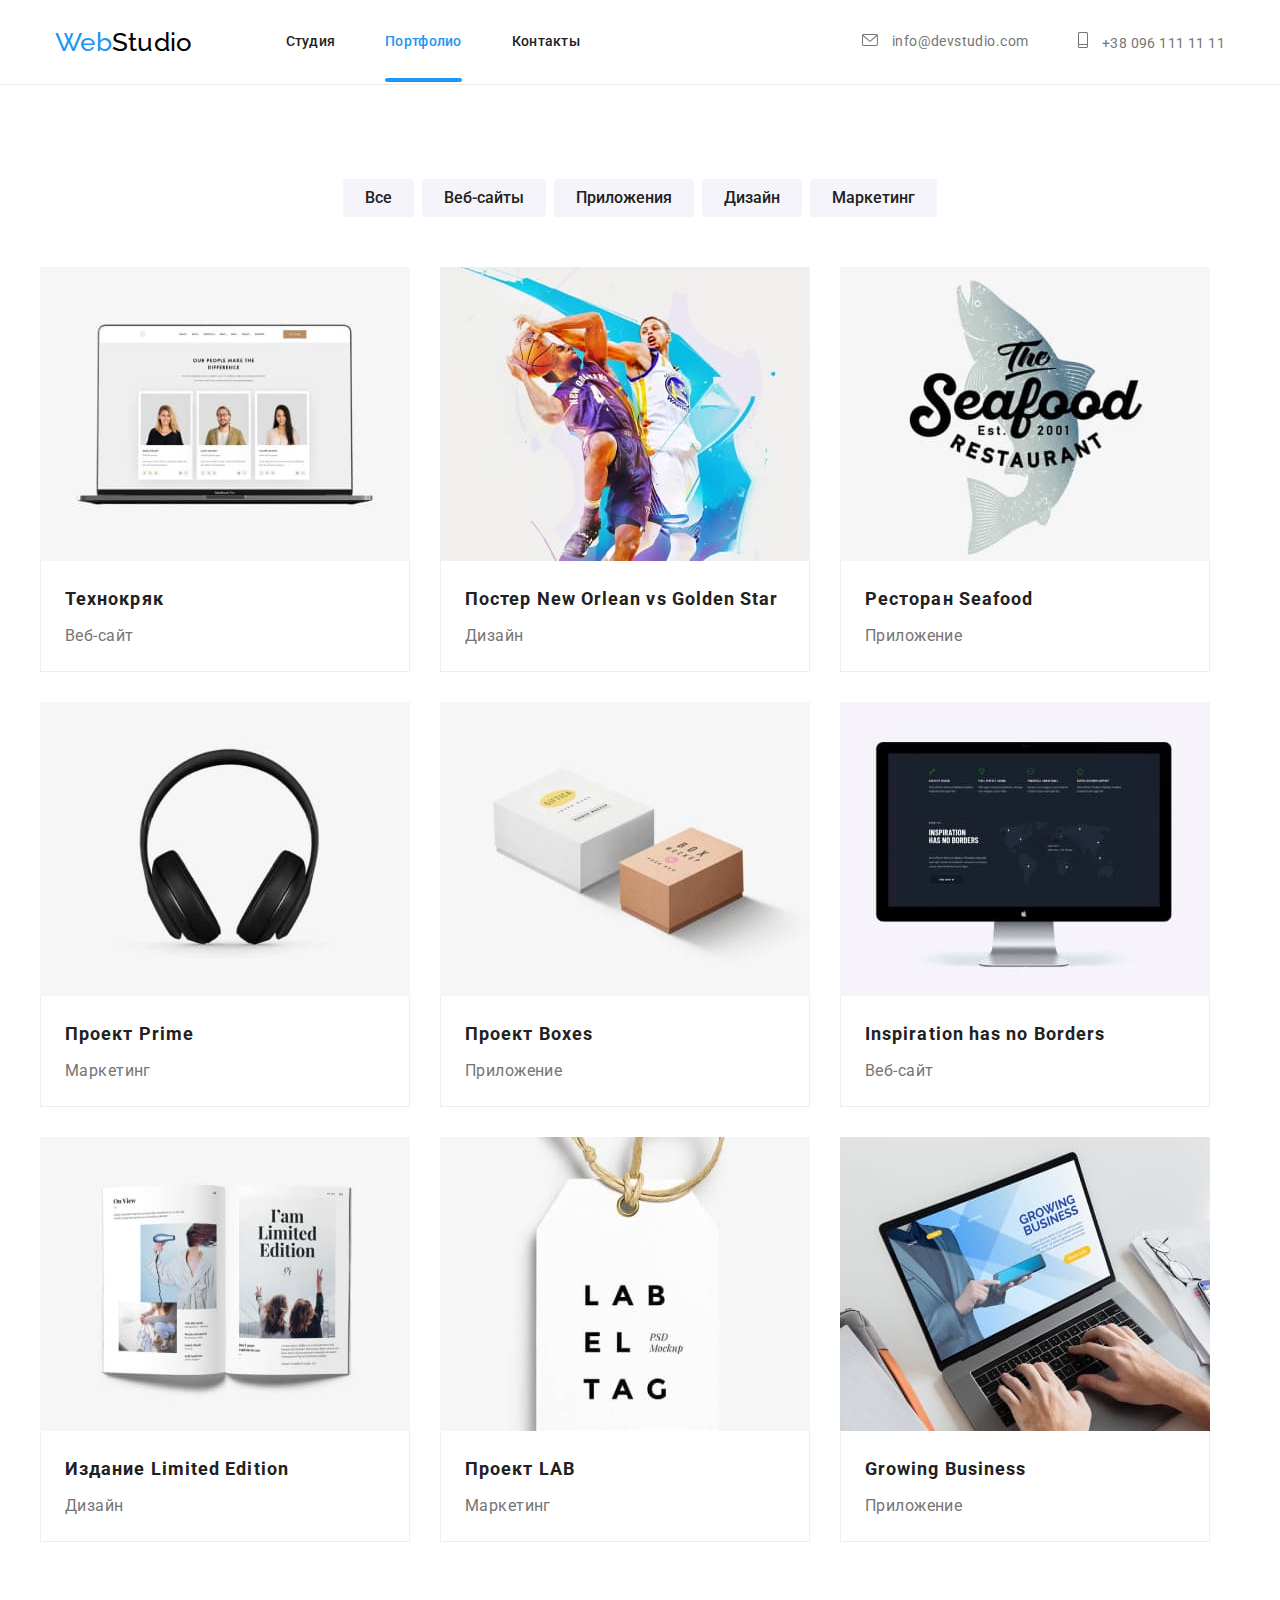
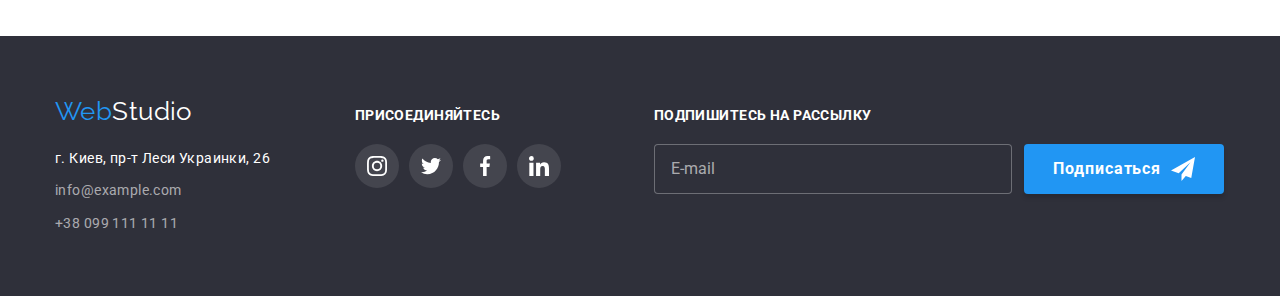
==== portfolio.html @ 9a2d3d7e "add form in footer and modal" ====
<!DOCTYPE html>
<html lang="ru">

<head>
    <meta charset="UTF-8">
    <meta name="viewport" content="width=device-width, initial-scale=1.0">
    <title>Document</title>
    <link rel="stylesheet" href="https://cdnjs.cloudflare.com/ajax/libs/modern-normalize/1.0.0/modern-normalize.min.css">
    <link rel="preconnect" href="https://fonts.gstatic.com">
    <link href="https://fonts.googleapis.com/css2?family=Raleway:wght@700&family=Roboto:wght@400;500;700;900&display=swap"
    rel="stylesheet">
    <link rel="stylesheet" href="./style/style.css">
</head>

<body>
    <!--Шапка сайта-->
    <header class="header-portfolio">
        <div class="container header-div">
            <nav class="nav">
                <a class="logo" href="./index.html">
                 Web<span class="logo-type">Studio</span>
                </a>
                <ul class="list header-link">
                <li class="item"><a class="nav-link " href="./index.html">Студия</a></li>
                <li class="item"><a class="nav-link current" href="./portfolio.html">Портфолио</a></li>
                <li class="item"><a class="nav-link " href="">Контакты</a></li>
                </ul>
            </nav>
            <ul class="list header-contacts">
                <li class="item">
                    <a class="nav-contacts" href="mailto:info@devstudio.com">
                        <svg class="svg-mail">
                            <use href="./images/symbol-defs.svg#icon-envelope"></use>
                        </svg>
                        info@devstudio.com</a>
                </li>
                <li class="item">
                    <a class="nav-contacts" href="tel:+380961111111">
                        <svg class="svg-tel">
                            <use href="./images/symbol-defs.svg#icon-mobile"></use>
                        </svg>
                        +38 096 111 11 11</a>
                </li>
            </ul>
        </div>
    </header>

    <main>
        <section>
            <div class="container examples-container">
                <h1 class="visually-hidden">Примеры работ</h1>
        <!-- Список кнопок -->
                <ul class="list examples-button">
                    <li class="item">
                        <button class="button" type="button">Все</button>
                    </li>
                    <li class="item">
                        <button class="button" type="button">Веб-сайты</button>
                    </li>
                    <li class="item">
                     <button class="button" type="button">Приложения</button>
                    </li>
                    <li class="item">
                     <button class="button" type="button">Дизайн</button>
                     </li>
                 <li class="item">
                        <button class="button" type="button">Маркетинг</button>
                 </li>
                </ul>
         <!-- Список работ -->
                <ul class="list examples">
                    <li class="item">
                     <a class="decor" href="">
                        <div class="examples-overlay">
                            <img class="examples-img" src="./images/Tehno.jpg" alt="страница веб-сайта">
                            <p class="overlay-text">Технокряк это современная площадка распространения коронавируса. Компании используют эту платформу для цифрового
                            шпионажа и атак на защищённые сервера конкурентов.</p>
                        </div>
                        <div class="decor-description"> 
                             <h2 class="portfolio-title">Технокряк</h2>
                             <p class="portfolio-filter">Веб-сайт</p>
                        </div>
                    </a>
                    </li>
                    <li class="item">
                     <a class="decor" href="">
                        <div class="examples-overlay">
                         <img class="examples-img" src="./images/poster.jpg" alt="два баскетболиста">
                        <p class="overlay-text">Технокряк это современная площадка распространения коронавируса. Компании используют эту платформу для цифрового
                            шпионажа и атак на защищённые сервера конкурентов.</p>
                        </div>
                         <div class="decor-description">
                             <h2 class="portfolio-title">Постер 
                             <span lang="en">New Orlean vs Golden Star</span></h2>
                             <p class="portfolio-filter">Дизайн</p>
                            </div>
                     </a>
                    </li>
                    <li class="item">
                     <a class="decor" href="">
                        <div class="examples-overlay">
                         <img class="examples-img" src="./images/rest.jpg" alt="логотип ресторана">
                        <p class="overlay-text">Технокряк это современная площадка распространения коронавируса. Компании используют эту платформу для цифрового
                            шпионажа и атак на защищённые сервера конкурентов.</p>
                        </div>
                         <div class="decor-description">
                              <h2 class="portfolio-title">Ресторан   
                              <span lang="en">Seafood</span></h2>
                              <p class="portfolio-filter">Приложение</p>
                          </div>
                     </a>
                    </li>
                    <li class="item">
                     <a class="decor" href="">
                        <div class="examples-overlay">
                         <img class="examples-img" src="./images/prime.jpg" alt="черные наушники">
                        <p class="overlay-text">Технокряк это современная площадка распространения коронавируса. Компании используют эту платформу для цифрового
                            шпионажа и атак на защищённые сервера конкурентов.</p>
                        </div>
                         <div class="decor-description">   
                               <h2 class="portfolio-title">Проект 
                              <span lang="en">Prime</span>
                             </h2>
                              <p class="portfolio-filter">Маркетинг</p>
                         </div>
                     </a>
                    </li>
                    <li class="item">
                      <a class="decor" href="">
                        <div class="examples-overlay">
                          <img class="examples-img" src="./images/boxes.jpg" alt="две коробки">
                        <p class="overlay-text">Технокряк это современная площадка распространения коронавируса. Компании используют эту платформу для цифрового
                            шпионажа и атак на защищённые сервера конкурентов.</p>
                        </div>
                          <div class="decor-description">
                              <h2 class="portfolio-title">Проект 
                              <span lang="en">Boxes</span>
                             </h2>
                             <p class="portfolio-filter">Приложение</p>
                          </div>
                     </a>
                    </li>
                    <li class="item">
                     <a class="decor" href="">
                        <div class="examples-overlay">
                         <img class="examples-img" src="./images/mon.jpg" alt="Обзор веб-сайта на мониторе">
                        <p class="overlay-text">Технокряк это современная площадка распространения коронавируса. Компании используют эту платформу для цифрового
                            шпионажа и атак на защищённые сервера конкурентов.</p>
                        </div>
                         <div class="decor-description">    
                              <h2 class="portfolio-title" lang="en">Inspiration has no Borders</h2>
                              <p class="portfolio-filter">Веб-сайт</p>
                         </div>
                     </a>
                    </li>
                    <li class="item">
                     <a class="decor" href="">
                        <div class="examples-overlay">
                          <img class="examples-img" src="./images/edition.jpg" alt="открытая книга">
                        <p class="overlay-text">Технокряк это современная площадка распространения коронавируса. Компании используют эту платформу для цифрового
                            шпионажа и атак на защищённые сервера конкурентов.</p>
                        </div>
                          <div class="decor-description">
                               <h2 class="portfolio-title">Издание 
                              <span lang="en">Limited Edition</span> 
                             </h2>
                                 <p class="portfolio-filter">Дизайн</p>
                         </div>
                     </a>
                    </li>
                    <li class="item">
                     <a class="decor" href="">
                        <div class="examples-overlay">
                            <img class="examples-img" src="./images/lab.jpg" alt="логотип компании">
                            <p class="overlay-text">Технокряк это современная площадка распространения коронавируса. Компании используют эту платформу для цифрового
                            шпионажа и атак на защищённые сервера конкурентов.</p>
                        </div>
                         <div class="decor-description">    
                              <h2 class="portfolio-title">Проект 
                             <span lang="en">LAB</span> 
                             </h2>
                                 <p class="portfolio-filter">Маркетинг</p>
                        </div>
                      </a>
                    </li>
                    <li class="item">
                     <a class="decor" href="">
                        <div class="examples-overlay">
                          <img class="examples-img" src="./images/business.jpg" alt="обзор веб-сайта на ноутбуке">
                          <p class="overlay-text">Технокряк это современная площадка распространения коронавируса. Компании используют эту платформу для цифрового
                          шпионажа и атак на защищённые сервера конкурентов.</p>
                        </div>
                        <div class="decor-description">    
                             <h2 class="portfolio-title" lang="en">Growing Business</h2>
                              <p class="portfolio-filter">Приложение</p>
                         </div>
                     </a>
                    </li>
                </ul>
            </div>
        </section>
    </main>
    <!--футер-->
<footer class="footer">
    <div class="container footer-position">
        <div>
            <a class="logo footer-company" href="./index.html">
                Web<span class="logo-footer">Studio</span>
            </a>
            <address class="footer-address">
                г. Киев, пр-т Леси Украинки, 26
            </address>
            <ul class="list footer-info">
                <li class="item">
                    <a class="footer-contacts footer-mail" href="mailto:info@example.com">info@example.com</a>
                </li>
                <li class="item">
                    <a class="footer-contacts" href="tel:+380991111111">+38 099 111 11 11</a>
                </li>
            </ul>
        </div>
        <div class="container-join">
            <p class="footer-appeal">ПРИСОЕДИНЯЙТЕСЬ</p>
            <ul class="list footer-list-svg">
                <li class="footer-mess">
                    <a class="footer-link-mess" href="">
                        <svg class="footer-svg">
                            <use href="./images/symbol-defs.svg#icon-instagram-2"></use>
                        </svg>
                    </a>
                </li>
                <li class="footer-mess">
                    <a class="footer-link-mess" href="">
                        <svg class="footer-svg">
                            <use href="./images/symbol-defs.svg#icon-twitter-1"></use>
                        </svg>
                    </a>
                </li>
                <li class="footer-mess">
                    <a class="footer-link-mess" href="">
                        <svg class="footer-svg">
                            <use href="./images/symbol-defs.svg#icon-facebook-1"></use>
                        </svg>
                    </a>
                </li>
                <li class="footer-mess">
                    <a class="footer-link-mess" href="">
                        <svg class="footer-svg">
                            <use href="./images/symbol-defs.svg#icon-linkedin-1"></use>
                        </svg>
                    </a>
                </li>
            </ul>
        </div>
        <form class="footer-form">
            <label>
                <span class="form-appeal">Подпишитесь на рассылку</span>
                <input class="form-input" type="email" name="email" placeholder="E-mail" autocomplete="off">
            </label>
            <button class="footer-form-button" type="submit">Подписаться
                <svg class="form-svg">
                    <use href="./images/symbol-defs.svg#icon-send"></use>
                </svg>
            </button>
        </form>
    </div>
</footer>
</body>
</html>
---- style/style.css ----
/*  primary color:  #757575 */
/* secondary color: #212121   */
/*  footer color: rgba(255, 255, 255, 0.6) */
/* accent color: #2196F3; */

:root {
  --primary-text-color: #757575;
  --title-text-color: #212121;
  --accent-color: #2196f3;
  --primary-white-color: #ffffff;
  --primary-black-color: #000000;
  --svg-team-color: #afb1b8;
  --footer-color: rgba(255, 255, 255, 0.6);

  --secondary-backgroung-color: #f5f4fa;
  --hero-bg-color: #c4c4c4;
  --footer-backgroung-color: #2f303a;
  --gradient-hero-color: rgba(47, 48, 58, 0.4);
  --animation-duration: 250ms;
  --animation-timing: cubic-bezier(0.4, 0, 0.2, 1);
}

body {
  background-color: var(--primary-white-color);
  color: var(--primary-text-color);
  font-family: roboto, sans-serif;
  font-weight: normal;
  font-size: 14px;
  line-height: 1.14;
  letter-spacing: 0.03em;
}
.visually-hidden {
  position: absolute;
  clip: rect(0 0 0 0);
  width: 1px;
  height: 1px;
  margin: -1px;
}
h2,
h3 {
  margin: 0;

  color: var(--title-text-color);
}
p {
  margin: 0;
}

.list {
  list-style: none;
  padding-left: 0;
  padding-right: 0;
  margin-top: 0;
  margin-bottom: 0;
}
.container {
  width: 1200px;
  margin-left: auto;
  margin-right: auto;
  padding-left: 15px;
  padding-right: 15px;
}
/* header */
header {
  border-bottom: 1px;
}

.header-div {
  display: flex;
  align-items: center;
}
.header-div .nav {
  display: flex;
  align-items: center;
  font-weight: 500;
  letter-spacing: 0.02em;
}

.header-link {
  display: flex;
}
.header-link .item {
  margin-right: 50px;
}
.header-link .item:last-child {
  margin-right: 0;
}
.header-contacts {
  display: flex;
  margin-left: auto;
  align-items: center;
}

.header-contacts .item:first-child {
  margin-right: 50px;
}

.logo {
  display: block;
  margin-right: 93px;

  color: var(--accent-color);
  font-family: Raleway, sans-serif;
  font-size: 26px;
  line-height: 1.19;
  text-decoration: none;
}
.logo-type {
  color: var(--primary-black-color);
}
.nav-link {
  position: relative;
  display: block;
  padding: 32px 0;

  transition: color var(--animation-duration) var(--animation-timing);

  color: var(--title-text-color);
  text-decoration: none;
}
.nav-link:focus,
.nav-link:hover {
  color: var(--accent-color);
}
.nav .nav-link.current {
  color: var(--accent-color);
}
.nav-link.current::after {
  content: '';

  position: absolute;
  left: 0;
  bottom: 0;

  width: 100%;
  height: 4px;

  background-color: var(--accent-color);
  border-radius: 2px;
}

.nav-contacts {
  display: block;
  padding: 32px 0;

  transition-property: color, fill;
  transition: var(--animation-duration) var(--animation-timing);

  color: var(--primary-text-color);
  fill: var(--primary-text-color);
  text-decoration: none;
}
.nav-contacts:focus,
.nav-contacts:hover {
  color: var(--accent-color);
  fill: currentColor;
}
.svg-mail {
  margin-right: 10px;
  width: 16px;
  height: 12px;
}
.svg-tel {
  margin-right: 10px;
  width: 10px;
  height: 16px;
}

/* hero */
.overlay {
  max-width: 1600px;
  height: 600px;
  background-image: linear-gradient(
      var(--gradient-hero-color),
      var(--gradient-hero-color)
    ),
    url(../images/bg-hero.jpg);
  background-color: var(--hero-bg-color);
  background-position: center;
  margin: 0 auto;
}
.hero {
  padding: 200px 0;
}

.hero-title {
  display: block;
  margin-right: auto;
  margin-left: auto;
  width: 696px;
  margin-top: 0;
  margin-bottom: 30px;

  color: var(--primary-white-color);
  font-weight: 900;
  font-size: 44px;
  line-height: 1.36;
  letter-spacing: 0.06em;
  text-transform: uppercase;
  text-align: center;
}
.hero-button {
  display: block;
  margin-right: auto;
  margin-left: auto;
  padding: 10px 32px;
  min-width: 200px;
  border: 0;
  border-radius: 4px;
  box-shadow: 0px 4px 4px rgba(0, 0, 0, 0.15);

  background-color: var(--accent-color);
  color: var(--primary-white-color);
  font-weight: bold;
  font-size: 16px;
  line-height: 1.87;
  letter-spacing: 0.06em;
}
.backdrop {
  position: fixed;
  top: 0;
  left: 0;
  width: 100%;
  height: 100%;
  background-color: rgba(0, 0, 0, 0.2);

  opacity: 1;
  transition: opacity 200ms cubic-bezier(0.4, 0, 0.2, 1);
}
.backdrop.is-hidden {
  opacity: 0;
  pointer-events: none;
}
.backdrop.is-hidden .modal {
  transform: translate(-50%, -50%) scale(0.7);
}
.modal {
  position: absolute;
  top: 50%;
  left: 50%;

  min-height: 581px;
  min-width: 528px;

  background-color: var(--primary-white-color);
  box-shadow: 0px 1px 3px rgba(0, 0, 0, 0.12), 0px 1px 1px rgba(0, 0, 0, 0.14),
    0px 2px 1px rgba(0, 0, 0, 0.2);
  border-radius: 4px;

  transform: translate(-50%, -50%) scale(1.1);
  transition: transform 200ms cubic-bezier(0.4, 0, 0.2, 1);
}
.close-modal {
  position: absolute;
  top: 0;
  right: 0;
  margin-top: 8px;
  margin-right: 8px;
  padding: 0px;

  transition-property: fill;
  transition: var(--animation-duration) var(--animation-timing);

  background-color: var(--primary-white-color);
  border: 0px;
}

.close-modal:hover,
.close-modal:focus {
  fill: var(--accent-color);
  cursor: pointer;
}

.close-svg {
  width: 30px;
  height: 30px;
}

.hero-form {
  padding: 40px;
}

.hero-appeal {
  display: block;
  margin-bottom: 12px;

  font-weight: bold;
  font-size: 20px;
  line-height: 1.15;
  color: var(--primary-black-color);
}

.hero-form ul {
  padding-left: 0;
}
.hero-label {
  display: flex;
  flex-direction: column;
  position: relative;
}

.hero-label span {
  margin-bottom: 4px;
}

.name-lable {
  font-size: 12px;
  line-height: 1.17;
  letter-spacing: 0.01em;
  color: var(--primary-text-color);
}

.hero-form-input {
  margin-bottom: 10px;
  height: 40px;
  padding-left: 42px;

  border: 1px solid rgba(33, 33, 33, 0.2);
  border-radius: 4px;

  transition: var(--animation-duration) var(--animation-timing);
}

.hero-form-input:hover,
.hero-form-input:focus {
  border: 1px solid #2196f3;
  outline: 0;
  cursor: pointer;
}

.hero-form-svg {
  width: 18px;
  height: 18px;
  position: absolute;
  top: 29px;
  left: 12px;

  transition-property: fill;
  transition: var(--animation-duration) var(--animation-timing);
}
.hero-form-input:hover + .hero-form-svg,
.hero-form-input:focus + .hero-form-svg {
  fill: var(--accent-color);
}

.form-agree {
  position: relative;
  display: flex;
  align-items: center;
}

.input-agree {
  position: absolute;
  width: 1px;
  height: 1px;
  margin: -1px;
  border: 0;
  padding: 0;
  clip: rect(0 0 0 0);
  overflow: hidden;
}

.icon-agree {
  display: inline-block;
  width: 16px;
  height: 15px;
  margin-left: 12px;
  margin-right: 8px;
  border: 2px solid #212121;
  border-radius: 2px;
}

.form-agree input:checked + .icon-agree {
  border-color: transparent;
  background-image: url(../images/full-check.svg);
  background-color: var(--accent-color);
  background-size: contain;
  background-origin: border-box;
}
.hero-label textarea {
  resize: none;
  margin-bottom: 20px;
  padding: 12px 16px;
  border: 1px solid rgba(33, 33, 33, 0.2);
  border-radius: 4px;
}

.hero-label textarea:focus {
  border: 1px solid #2196f3;
  outline: 0;
  cursor: pointer;
}

.hero-label textarea::placeholder {
  color: rgba(117, 117, 117, 0.5);
  letter-spacing: 0.01em;
}

.form-agree a {
  line-height: 1.7;
  color: var(--accent-color);
}

.hero-form-button {
  display: block;
  margin-top: 30px;
  margin-left: auto;
  margin-right: auto;
  min-width: 200px;
  min-height: 50px;
  background: var(--accent-color);
  border-radius: 4px;
  box-shadow: 0px 4px 4px rgba(0, 0, 0, 0.15);
  border: 0;

  transition-property: background;
  transition: var(--animation-duration) var(--animation-timing);
}

.hero-form-button:hover,
.hero-form-button:focus {
  background: #188ce8;
  cursor: pointer;
}

.hero-form-button span {
  font-weight: bold;
  font-size: 16px;
  line-height: 1.88;
  letter-spacing: 0.06em;
  color: var(--primary-white-color);
}
/* main */

/* features */
.features {
  padding: 94px 0;
}

.features-title {
  margin-bottom: 10px;

  font-weight: bold;
  text-transform: uppercase;
}
.features-svg {
  display: flex;
  justify-content: center;
  margin-bottom: 30px;
  padding: 25px 0px;
  background-color: var(--secondary-backgroung-color);
  border-radius: 4px;
}
.features-svg .item-svg {
  width: 70px;
  height: 70px;
}
.features-svg .item {
  width: 70px;
  height: 70px;
}
.features-list {
  display: flex;
  margin-right: -30px;
}

.features-list .item {
  width: 270px;
  margin-right: 30px;
}
.features-list .item:last-child {
  width: 270px;
  margin-right: 0;
}

.features-description {
  line-height: 1.71;
}
/* works */
.works-container {
  width: 1200px;
  margin-left: auto;
  margin-right: auto;
}
.works {
  padding-bottom: 94px;
}
.title-section {
  margin-bottom: 50px;

  font-weight: bold;
  font-size: 36px;
  line-height: 1.16;
  text-align: center;
}
.works-list {
  display: flex;
}
.works-list .list:first-child {
  margin-left: 0;
}
.works-list .list {
  position: relative;
  height: 294px;
  margin-left: 30px;
}
.work-name {
  position: absolute;
  left: 0;
  bottom: 0;
  width: 100%;
  display: block;

  padding: 27px 0px;
  text-align: center;

  background-color: rgba(47, 48, 58, 0.8);
  color: var(--primary-white-color);
  font-weight: bold;
}
/* team */
.team {
  padding: 94px 0;

  background-color: var(--secondary-backgroung-color);
}
.team-list {
  display: flex;
}
.team-list .item:last-child {
  margin-right: 0;
}
.team-list .item {
  width: 270px;
  margin-right: 30px;
  box-shadow: 0px 1px 3px rgba(0, 0, 0, 0.12), 0px 1px 1px rgba(0, 0, 0, 0.14),
    0px 2px 1px rgba(0, 0, 0, 0.2);
  border-radius: 0px 0px 4px 4px;
  background-color: var(--primary-white-color);
}
.team-list .item div {
  padding: 30px 32px;
  text-align: center;
}

.member-team {
  margin-bottom: 10px;

  font-weight: 500;
  font-size: 16px;
  line-height: 1.19;
}
.description-member {
  font-weight: normal;
  font-size: 16px;
  line-height: 1.9;
  margin-bottom: 16px;
}
.team-links {
  display: flex;
  justify-content: space-between;
}

.link-item > .container-link {
  display: block;
  padding: 12px;
  width: 44px;
  height: 44px;
  margin-right: 10px;
  color: var(--primary-text-color);
  fill: var(--svg-team-color);

  transition-property: color, fill;
  transition: var(--animation-duration) var(--animation-timing);
}
.container-link:last-child {
  margin-right: 0px;
}
.link-item > .container-link:hover,
.link-item > .container-link:focus {
  background-color: var(--accent-color);
  border-radius: 50%;
  color: var(--primary-white-color);
  fill: currentColor;
}
.team-svg {
  width: 20px;
  height: 20px;
}
/* Clients */
.clints-title {
  padding-top: 94px;
  margin-bottom: 50px;

  font-style: normal;
  font-size: 36px;
  line-height: 1.17;
  text-align: center;
}

.clients-icon {
  display: flex;
  padding-bottom: 94px;
}
.clients-container {
  margin-right: 30px;
}
.clients-container:last-child {
  margin-right: 0px;
}

.clients-link {
  display: block;
  width: 170px;
  height: 90px;
  border: 1px solid #afb1b8;
  border-radius: 4px;

  transition-property: color, fill;
  transition: var(--animation-duration) var(--animation-timing);

  color: var(--primary-text-color);
  fill: var(--svg-team-color);
}

.clients-link:hover,
.clients-link:focus {
  border: 1px solid #2196f3;
  cursor: pointer;
  color: var(--accent-color);
  fill: var(--accent-color);
  cursor: pointer;
}

.clients-svg1 {
  width: 44px;
  height: 49px;
  margin: 20px 63px;
}
.clients-svg2 {
  width: 40px;
  height: 52px;
  margin: 19px 65px;
}
.clients-svg3 {
  width: 41px;
  height: 43px;
  margin: 24px 64px 23px 65px;
}
.clients-svg4 {
  width: 80px;
  height: 42px;
  margin: 24px 45px;
}
.clients-svg5 {
  width: 59px;
  height: 47px;
  margin: 22px 55px 21px 56px;
}
.clients-svg6 {
  width: 88px;
  height: 45px;
  margin: 22px 41px;
}
/* portfolio */
.header-portfolio {
  border-bottom: 1px solid #ececec;
}
.header-div {
  display: flex;
  align-items: center;
}
.header-portfolio .nav {
  display: flex;
  align-items: center;
}

/* examples */
.examples-container {
  padding: 94px 0;
}
.examples-button {
  display: flex;
  justify-content: center;
  margin-bottom: 50px;
}
.examples-button .item:not(:last-child) {
  margin-right: 8px;
}

/* buttons */
.button {
  padding: 6px 22px;
  border: 0;
  border-radius: 4px;
  cursor: pointer;

  transition-property: background-color, color, box-shadow;
  transition: var(--animation-duration) var(--animation-timing);

  background-color: var(--secondary-backgroung-color);
  color: var(--title-text-color);
  font-family: inherit;
  font-weight: 500;
  font-size: 16px;
  line-height: 1.62;
  text-align: center;
}
.button:focus,
.button:hover {
  background-color: var(--accent-color);
  color: var(--primary-white-color);
  box-shadow: 0px 3px 1px rgba(0, 0, 0, 0.1), 0px 1px 2px rgba(0, 0, 0, 0.08),
    0px 2px 2px rgba(0, 0, 0, 0.12);
}
.examples {
  display: flex;
  flex-wrap: wrap;
  width: 1200px;
  margin-left: auto;
  margin-right: auto;
}
.examples .item {
  margin-right: 30px;
}
.examples-img {
  display: block;
}
.examples .item:nth-child(3n + 3) {
  margin-right: 0;
}
.examples .item:nth-child(-n + 6) {
  margin-bottom: 30px;
}

/* content portfolio */
.decor-description {
  padding: 20px 0px 20px 24px;
  border-right: 1px solid #eeeeee;
  border-bottom: 1px solid #eeeeee;
  border-left: 1px solid #eeeeee;
}
.portfolio-title {
  margin-bottom: 4px;
  color: var(--title-text-color);
  font-weight: bold;
  font-size: 18px;
  line-height: 2;
  letter-spacing: 0.06em;
  text-decoration: none;
}
.portfolio-filter {
  color: var(--primary-text-color);
  font-weight: normal;
  font-size: 16px;
  line-height: 1.87;
  text-decoration: none;
}
.decor {
  position: relative;
  display: block;

  transition: box-shadow var(--animation-duration) var(--animation-timing);

  text-decoration: none;
}
.decor:hover,
.decor:focus {
  box-shadow: 0px 1px 1px rgba(0, 0, 0, 0.12), 0px 4px 4px rgba(0, 0, 0, 0.06),
    1px 4px 6px rgba(0, 0, 0, 0.16);
}
.examples-overlay {
  position: relative;
  overflow: hidden;
}

.overlay-text {
  position: absolute;
  top: 0;
  left: 0;

  display: block;
  width: 370px;
  height: 294px;
  padding: 63px 24px;

  background-color: rgba(33, 150, 243, 0.9);
  color: var(--primary-white-color);
  font-size: 18px;
  line-height: 1.55;

  transform: translateY(100%);
  transition: var(--animation-duration) var(--animation-timing);
}

.decor:hover .overlay-text,
.decor:focus .overlay-text {
  transform: translateY(0%);
}

/* footer */
.footer-company {
  display: block;
  margin-bottom: 20px;
}
.footer {
  padding: 60px 0;

  background-color: var(--footer-backgroung-color);
}
.logo-footer {
  color: var(--primary-white-color);
}

.footer-address {
  display: block;
  margin-bottom: 9px;

  color: var(--primary-white-color);
  line-height: 1.71;
  font-style: normal;
}
.footer-info .item:first-child {
  margin-bottom: 9px;
}
.footer-contacts {
  display: block;

  transition: color var(--animation-duration) var(--animation-timing);

  color: var(--footer-color);
  line-height: 1.71;
  text-decoration: none;
}
.footer-contacts:focus,
.footer-contacts:hover {
  color: var(--accent-color);
}
.footer-position {
  display: flex;
  align-items: baseline;
}

.container-join {
  margin-left: 70px;
}

.footer-appeal {
  margin-bottom: 20px;

  font-weight: bold;
  color: var(--primary-white-color);
}

.footer-list-svg {
  display: flex;
}
.footer-mess {
  margin-right: 10px;
}
.footer-mess:last-child {
  margin-right: 0;
}
.footer-link-mess {
  display: block;
  width: 44px;
  height: 44px;

  transition: background-color var(--animation-duration) var(--animation-timing);

  background-color: rgba(255, 255, 255, 0.1);
  border-radius: 50%;
}

.footer-link-mess:hover,
.footer-link-mess:focus {
  background-color: var(--accent-color);
}
.footer-link-mess:last-child {
}

.footer-svg {
  width: 20px;
  height: 20px;
  margin: 12px;
  fill: var(--primary-white-color);
}

.footer-form {
  display: flex;
  margin-left: 93px;
}

.form-appeal {
  margin-bottom: 20px;

  display: block;
  font-weight: bold;
  color: var(--primary-white-color);
  text-transform: uppercase;
}

.form-input {
  width: 358px;
  height: 50px;
  padding: 15px 0 15px 16px;
  border: 1px solid rgba(255, 255, 255, 0.3);
  border-radius: 4px;
  background-color: var(--footer-backgroung-color);
  color: var(--primary-text-color);
}

.form-input::placeholder {
  color: var(--footer-color);
  font-size: 16px;
  line-height: 1.25;
}

.footer-form-button {
  display: flex;
  align-items: center;
  width: 200px;
  height: 50px;
  margin-top: 36px;
  margin-left: 12px;
  padding: 10px 0 10px 29px;

  border: 0px;
  background-color: var(--accent-color);
  box-shadow: 0px 4px 4px rgba(0, 0, 0, 0.15);
  border-radius: 4px;
  color: var(--primary-white-color);
  font-weight: bold;
  font-size: 16px;
  line-height: 1.87;
  letter-spacing: 0.06em;
  text-align: left;
}

.form-svg {
  width: 24px;
  height: 24px;
  margin-left: 10px;
  fill: var(--primary-white-color);
}
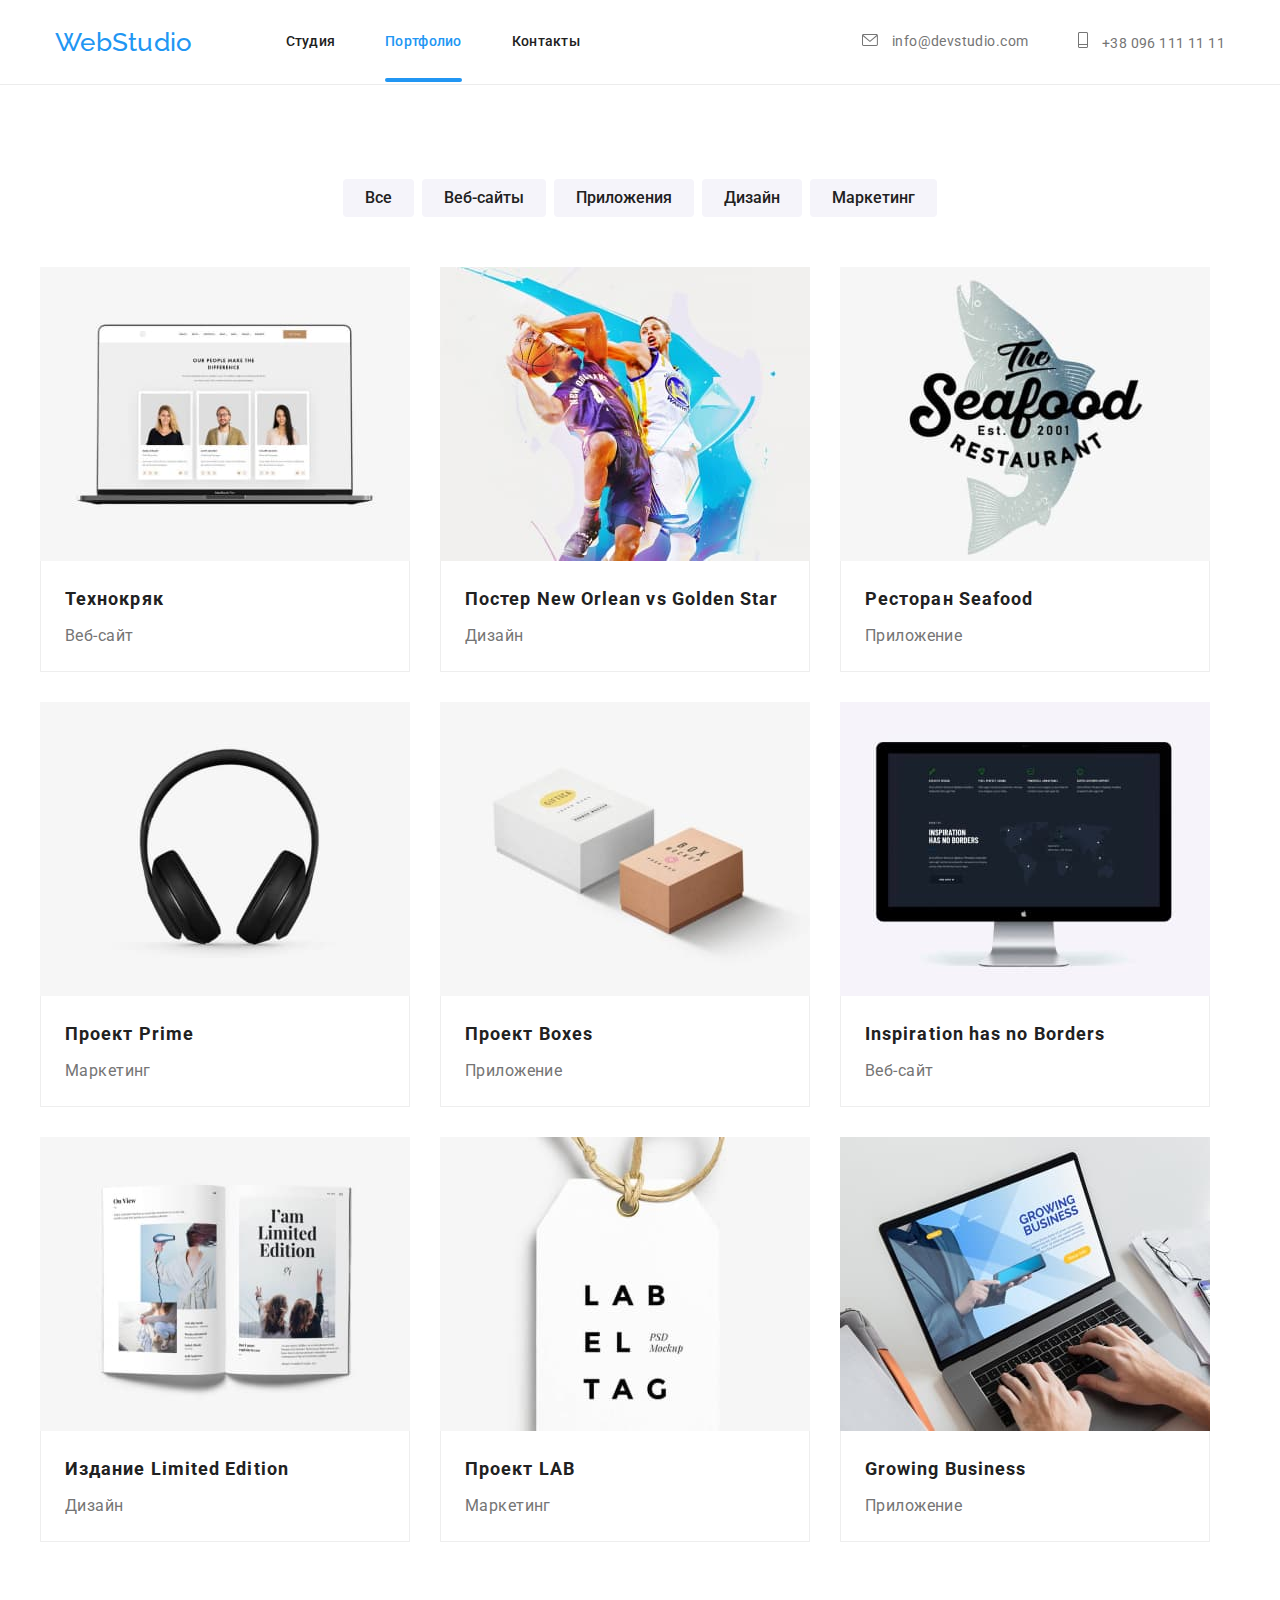
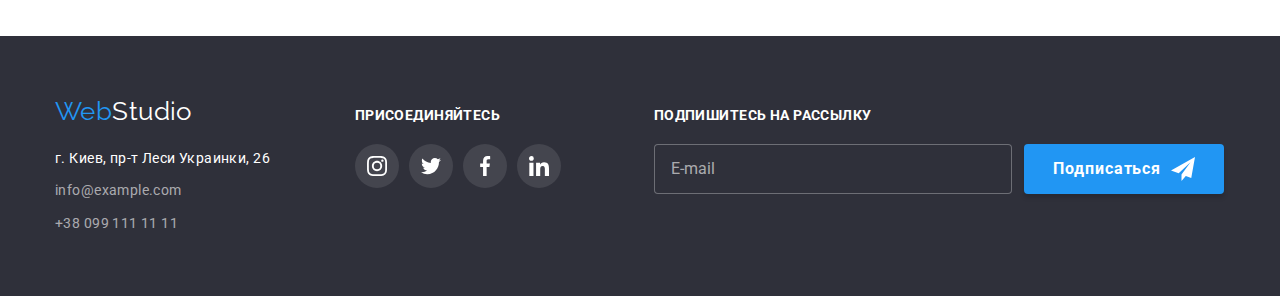
==== commit 3242ef66: "corrections" ====
--- a/portfolio.html
+++ b/portfolio.html
@@ -15,26 +15,26 @@
 <body>
     <!--Шапка сайта-->
     <header class="header-portfolio">
-        <div class="container header-div">
+        <div class="container header__div">
             <nav class="nav">
                 <a class="logo" href="./index.html">
                  Web<span class="logo-type">Studio</span>
                 </a>
-                <ul class="list header-link">
-                <li class="item"><a class="nav-link " href="./index.html">Студия</a></li>
-                <li class="item"><a class="nav-link current" href="./portfolio.html">Портфолио</a></li>
-                <li class="item"><a class="nav-link " href="">Контакты</a></li>
+                <ul class="list nav__list">
+                <li class="nav__item"><a class="nav__link " href="./index.html">Студия</a></li>
+                <li class="nav__item"><a class="nav__link current" href="./portfolio.html">Портфолио</a></li>
+                <li class="nav__item"><a class="nav__link " href="">Контакты</a></li>
                 </ul>
             </nav>
-            <ul class="list header-contacts">
-                <li class="item">
+            <ul class="list contacts__list">
+                <li class="contacts__item">
                     <a class="nav-contacts" href="mailto:info@devstudio.com">
                         <svg class="svg-mail">
                             <use href="./images/symbol-defs.svg#icon-envelope"></use>
                         </svg>
                         info@devstudio.com</a>
                 </li>
-                <li class="item">
+                <li class="contacts__item">
                     <a class="nav-contacts" href="tel:+380961111111">
                         <svg class="svg-tel">
                             <use href="./images/symbol-defs.svg#icon-mobile"></use>
--- a/style/style.css
+++ b/style/style.css
@@ -65,33 +65,33 @@
   border-bottom: 1px;
 }
 
-.header-div {
+.header__div {
   display: flex;
   align-items: center;
 }
-.header-div .nav {
+.header__div .nav {
   display: flex;
   align-items: center;
   font-weight: 500;
   letter-spacing: 0.02em;
 }
 
-.header-link {
-  display: flex;
-}
-.header-link .item {
+.nav__list {
+  display: flex;
+}
+.nav__item {
   margin-right: 50px;
 }
-.header-link .item:last-child {
+.nav__item:last-child {
   margin-right: 0;
 }
-.header-contacts {
+.contacts__list {
   display: flex;
   margin-left: auto;
   align-items: center;
 }
 
-.header-contacts .item:first-child {
+.contacts__item:first-child {
   margin-right: 50px;
 }
 
@@ -105,10 +105,10 @@
   line-height: 1.19;
   text-decoration: none;
 }
-.logo-type {
+.logo__type {
   color: var(--primary-black-color);
 }
-.nav-link {
+.nav__link {
   position: relative;
   display: block;
   padding: 32px 0;
@@ -118,14 +118,14 @@
   color: var(--title-text-color);
   text-decoration: none;
 }
-.nav-link:focus,
-.nav-link:hover {
+.nav__link:focus,
+.nav__link:hover {
   color: var(--accent-color);
 }
-.nav .nav-link.current {
+.nav__link.current {
   color: var(--accent-color);
 }
-.nav-link.current::after {
+.nav__link.current::after {
   content: '';
 
   position: absolute;
@@ -269,6 +269,7 @@
 .close-modal:focus {
   fill: var(--accent-color);
   cursor: pointer;
+  outline: 0;
 }
 
 .close-svg {
@@ -347,6 +348,10 @@
   position: relative;
   display: flex;
   align-items: center;
+}
+
+.agree-text {
+  margin-left: 35px;
 }
 
 .input-agree {
@@ -360,7 +365,10 @@
   overflow: hidden;
 }
 
-.icon-agree {
+.form-agree::after {
+  content: '';
+  position: absolute;
+
   display: inline-block;
   width: 16px;
   height: 15px;
@@ -370,7 +378,7 @@
   border-radius: 2px;
 }
 
-.form-agree input:checked + .icon-agree {
+.input-agree:checked + .form-agree::after {
   border-color: transparent;
   background-image: url(../images/full-check.svg);
   background-color: var(--accent-color);
@@ -509,15 +517,16 @@
   left: 0;
   bottom: 0;
   width: 100%;
-  display: block;
-
-  padding: 27px 0px;
-  text-align: center;
+  height: 70px;
+  display: flex;
+  justify-content: center;
+  align-items: center;
 
   background-color: rgba(47, 48, 58, 0.8);
   color: var(--primary-white-color);
   font-weight: bold;
 }
+
 /* team */
 .team {
   padding: 94px 0;
@@ -666,7 +675,7 @@
 .header-portfolio {
   border-bottom: 1px solid #ececec;
 }
-.header-div {
+.header__div {
   display: flex;
   align-items: center;
 }
@@ -781,7 +790,7 @@
 
   display: block;
   width: 370px;
-  height: 294px;
+  height: 295px;
   padding: 63px 24px;
 
   background-color: rgba(33, 150, 243, 0.9);
